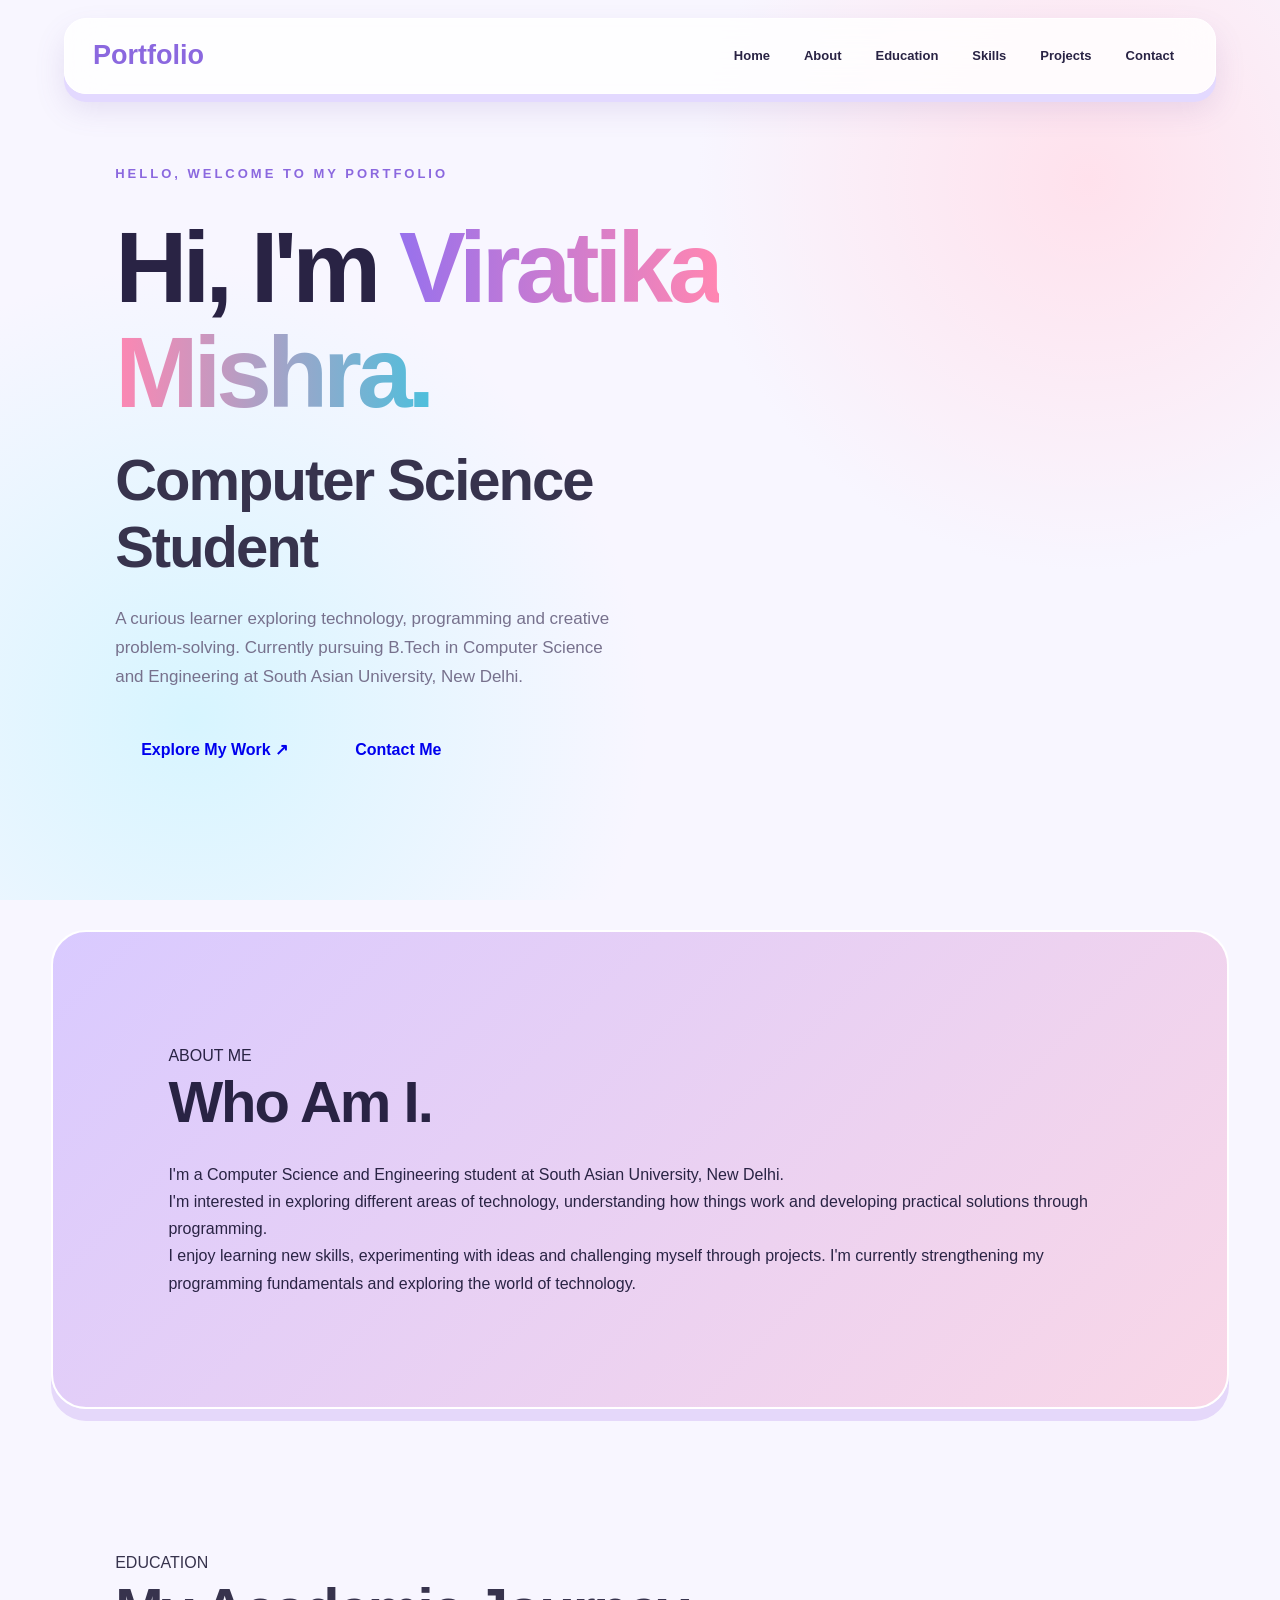
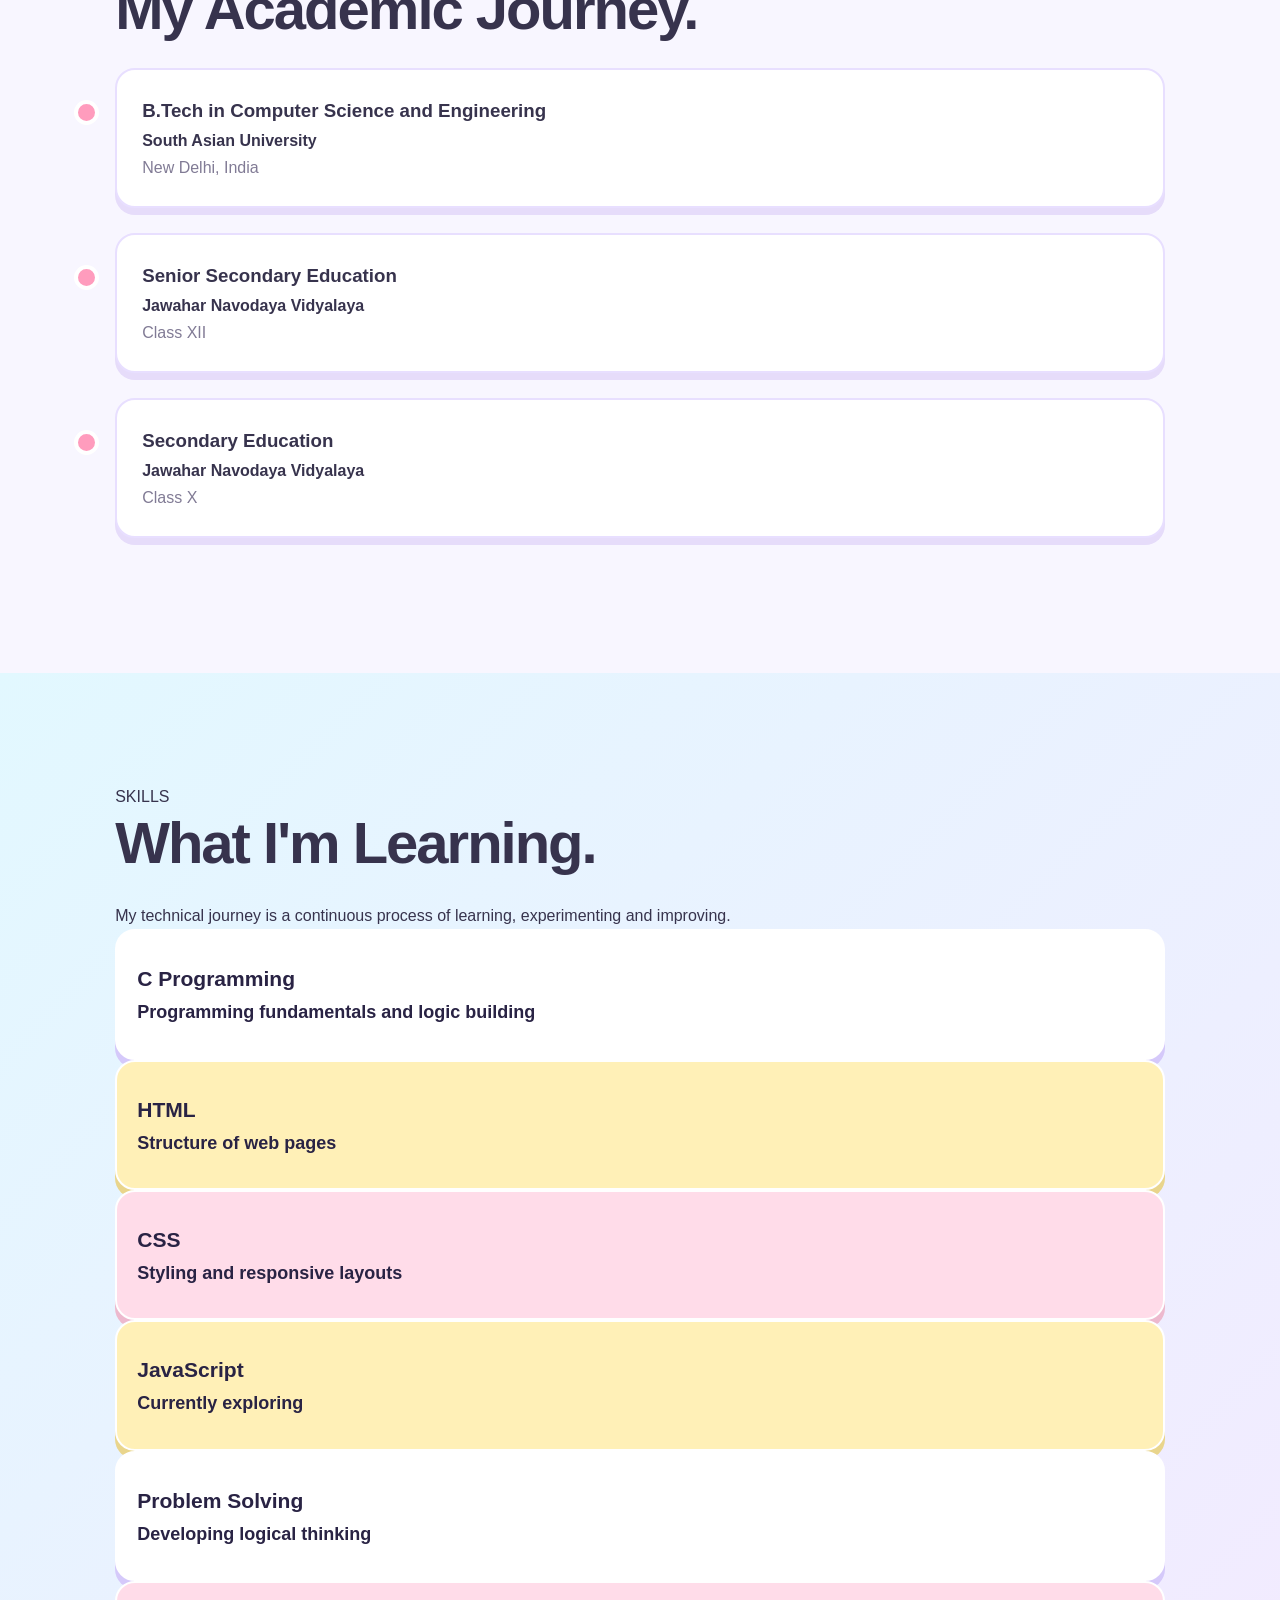
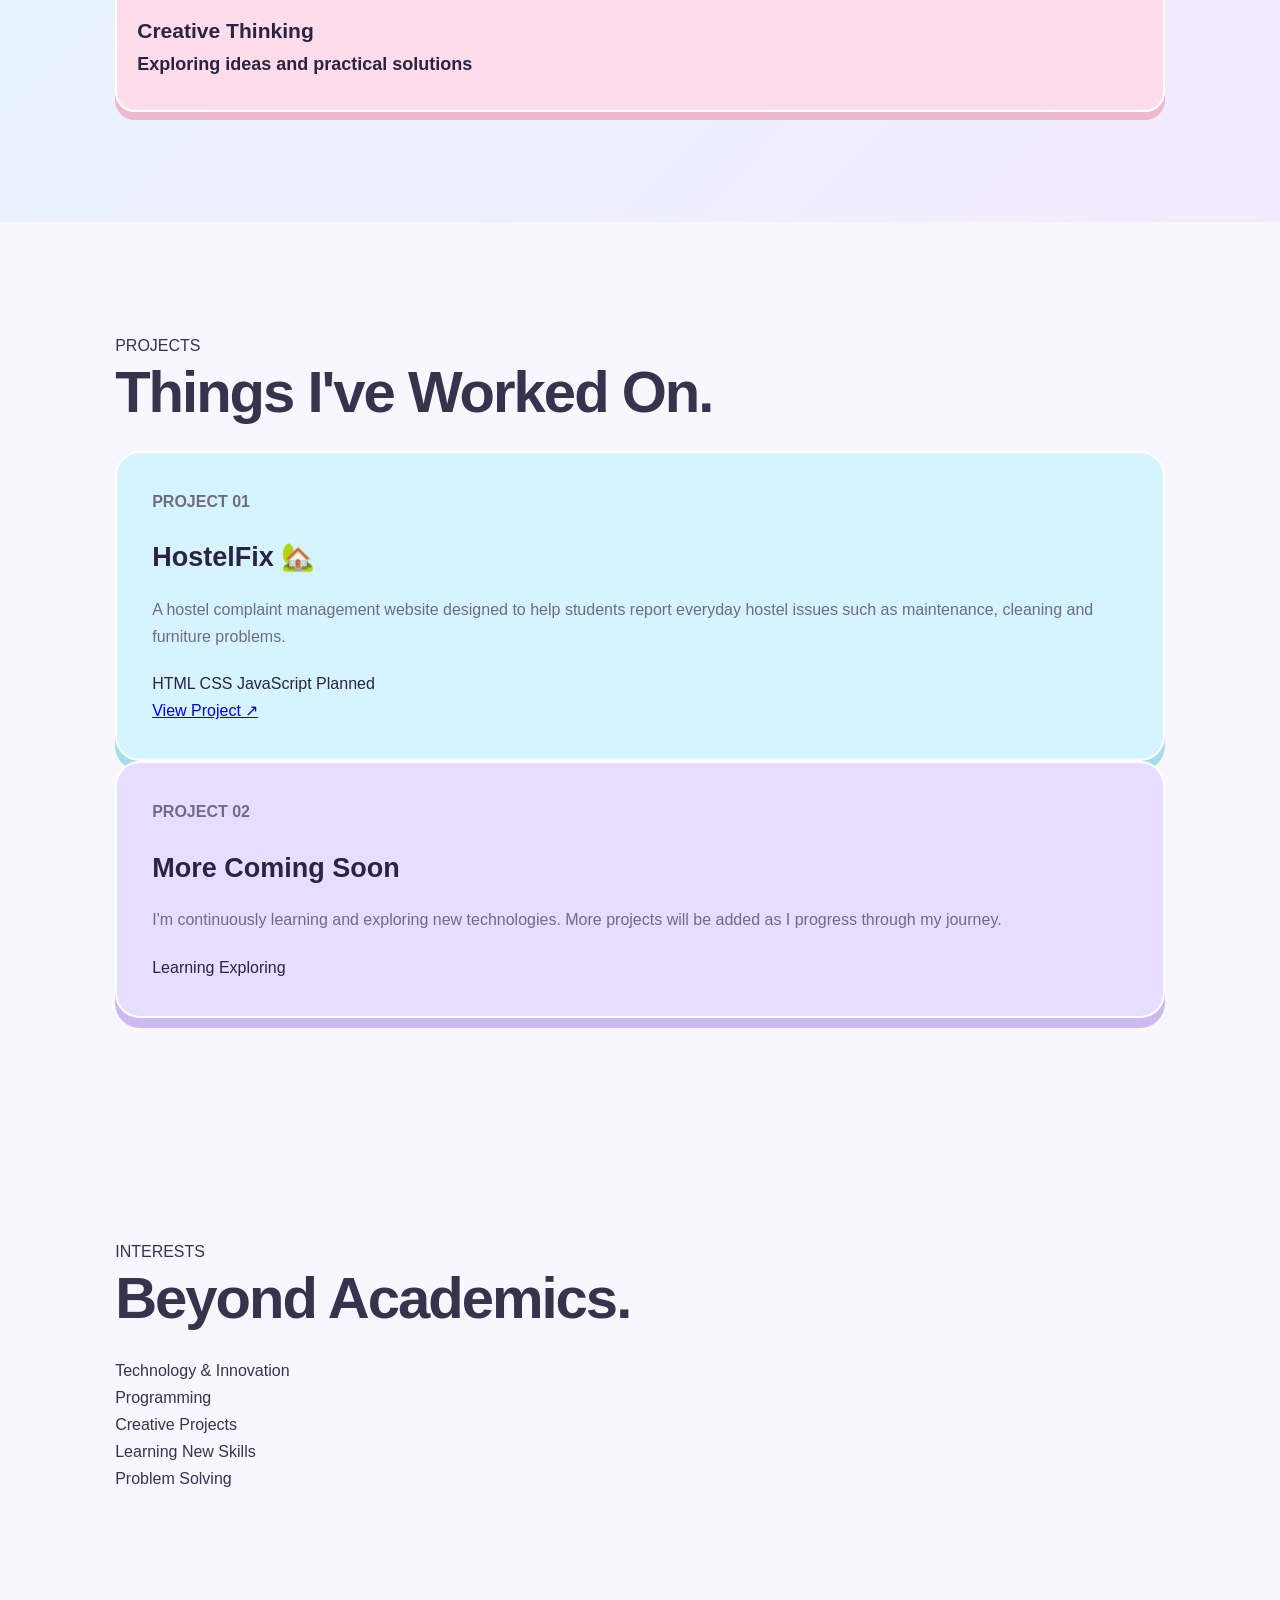
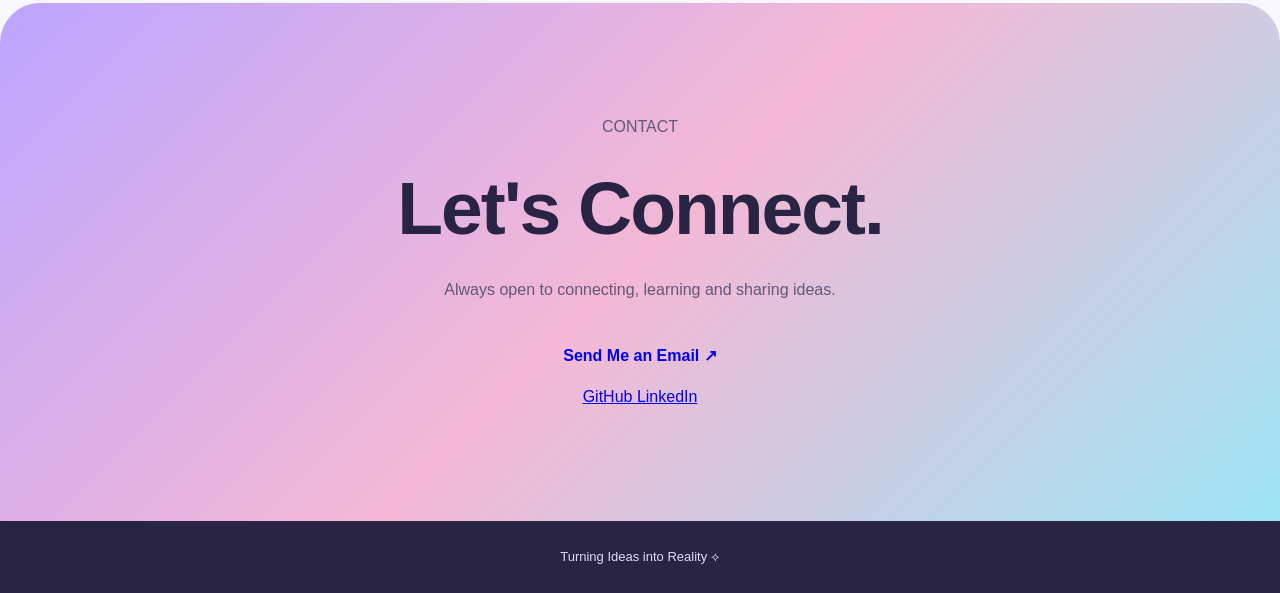
==== index.html @ 29075b64 "Add files via upload" ====
<!DOCTYPE html>
<html lang="en">

<head>
    <meta charset="UTF-8">
    <meta name="viewport" content="width=device-width, initial-scale=1.0">

    <title>  Portfolio</title>

    <link rel="stylesheet" href="style.css">
</head>

<body>

    <!-- NAVIGATION BAR -->

    
<header>
    <div class="logo">Portfolio<span></span></div>

    <nav>
        <a href="#home">Home</a>
        <a href="#about">About</a>
        <a href="#education">Education</a>
        <a href="#skills">Skills</a>
        <a href="#projects">Projects</a>
        <a href="#contact">Contact</a>
    </nav>
</header>



    <!-- HOME SECTION -->

    <section id="home" class="hero">

        <div class="hero-content">

            <p class="intro">
                HELLO, WELCOME TO MY PORTFOLIO
            </p>

            <h1>
                Hi, I'm <span>Viratika Mishra.</span>
            </h1>

            <h2>Computer Science Student</h2>

            <p class="description">
                A curious learner exploring technology,
                programming and creative problem-solving.

                Currently pursuing B.Tech in Computer Science
                and Engineering at South Asian University,
                New Delhi.
            </p>

            <div class="hero-buttons">

                <a href="#projects" class="btn">
                    Explore My Work ↗
                </a>

                <a href="#contact" class="btn secondary">
                    Contact Me
                </a>

            </div>

        </div>

    </section>


    <!-- ABOUT SECTION -->

    <section id="about" class="section">

        <p class="small-heading"> ABOUT ME</p>

        <h2>Who Am I<span>.</span></h2>

        <div class="about-content">

            <p>
                I'm a Computer Science and Engineering
                student at South Asian University, New Delhi.
            </p>

            <p>
                I'm interested in exploring different areas
                of technology, understanding how things work
                and developing practical solutions through
                programming.
            </p>

            <p>
                I enjoy learning new skills, experimenting
                with ideas and challenging myself through
                projects. I'm currently strengthening my
                programming fundamentals and exploring
                the world of technology.
            </p>

        </div>

    </section>


    <!-- EDUCATION SECTION -->

    <section id="education" class="section education">

        <p class="small-heading"> EDUCATION</p>

        <h2>My Academic Journey<span>.</span></h2>

        <div class="education-card">

            <h3>B.Tech in Computer Science and Engineering</h3>

            <h4>South Asian University</h4>

            <p>New Delhi, India</p>

        </div>

        <div class="education-card">

            <h3>Senior Secondary Education</h3>

            <h4>Jawahar Navodaya Vidyalaya</h4>

            <p>Class XII</p>

        </div>

        <div class="education-card">

            <h3>Secondary Education</h3>

            <h4>Jawahar Navodaya Vidyalaya</h4>

            <p>Class X</p>

        </div>

    </section>


    <!-- SKILLS SECTION -->

    <section id="skills" class="section skills-section">

        <p class="small-heading"> SKILLS</p>

        <h2>What I'm Learning<span>.</span></h2>

        <p class="section-description">
            My technical journey is a continuous process
            of learning, experimenting and improving.
        </p>

        <div class="skills-container">

            <div class="skill-card">
                <h3>C Programming</h3>
                <p>Programming fundamentals and logic building</p>
            </div>

            <div class="skill-card">
                <h3>HTML</h3>
                <p>Structure of web pages</p>
            </div>

            <div class="skill-card">
                <h3>CSS</h3>
                <p>Styling and responsive layouts</p>
            </div>

            <div class="skill-card">
                <h3>JavaScript</h3>
                <p>Currently exploring</p>
            </div>

            <div class="skill-card">
                <h3>Problem Solving</h3>
                <p>Developing logical thinking</p>
            </div>

            <div class="skill-card">
                <h3>Creative Thinking</h3>
                <p>Exploring ideas and practical solutions</p>
            </div>

        </div>

    </section>


    <!-- PROJECTS SECTION -->

    <section id="projects" class="section">

        <p class="small-heading"> PROJECTS</p>

        <h2>Things I've Worked On<span>.</span></h2>

        <div class="project-container">

            <div class="project-card">

                <p class="project-number">PROJECT 01</p>

                <h3>HostelFix 🏡</h3>

                <p>
                    A hostel complaint management website designed
                    to help students report everyday hostel issues
                    such as maintenance, cleaning and furniture problems.
                </p>

                <div class="tags">
                    <span>HTML</span>
                    <span>CSS</span>
                    <span>JavaScript Planned</span>
                </div>

                <a href="https://github.com/" target="_blank">
                    View Project ↗
                </a>

            </div>


            <div class="project-card">

                <p class="project-number">PROJECT 02</p>

                <h3>More Coming Soon</h3>

                <p>
                    I'm continuously learning and exploring
                    new technologies. More projects will be
                    added as I progress through my journey.
                </p>

                <div class="tags">
                    <span>Learning</span>
                    <span>Exploring</span>
                </div>

            </div>

        </div>

    </section>


    <!-- INTERESTS SECTION -->

    <section class="section interests">

        <p class="small-heading"> INTERESTS</p>

        <h2>Beyond Academics<span>.</span></h2>

        <div class="interest-container">

            <div>Technology & Innovation</div>
            <div>Programming</div>
            <div>Creative Projects</div>
            <div>Learning New Skills</div>
            <div>Problem Solving</div>

        </div>

    </section>


    <!-- CONTACT SECTION -->

    <section id="contact" class="section contact">

        <p class="small-heading"> CONTACT</p>

        <h2>Let's Connect<span>.</span></h2>

        <p>
            Always open to connecting, learning and sharing ideas.
        </p>

        <a href="mailto:nandinimishra8542@gmail.com" class="btn">
            Send Me an Email ↗
        </a>

        <div class="socials">

            <a href="https://github.com/mishraviratika27" target="_blank">
                GitHub
            </a>

            <a href="https://www.linkedin.com/in/viratika-mishra-b363341b6/" target="_blank">
                LinkedIn
            </a>

        </div>

    </section>


    <!-- FOOTER -->

    <footer>

        <p>
            Turning Ideas into Reality ⟡
        </p>

    </footer>


    <script src="script.js"></script>

</body>
</html>
---- style.css ----
/* ===== RESET ===== */

* {
    margin: 0;
    padding: 0;
    box-sizing: border-box;
}

html {
    scroll-behavior: smooth;
}

:root {
    --bg: #f8f6ff;
    --purple: #a98aff;
    --pink: #ff9cbd;
    --blue: #83dff5;
    --yellow: #ffe27a;
    --orange: #ffad91;
    --dark: #292344;
    --text: #37334d;
}

body {
    font-family: 'Trebuchet MS', sans-serif;
    background: var(--bg);
    color: var(--text);
    line-height: 1.7;
    overflow-x: hidden;
}

a {
    transition: 0.3s ease;
}

/* ===== HEADER ===== */

header {
    position: fixed;
    top: 18px;
    left: 50%;
    transform: translateX(-50%);
    width: 90%;
    max-width: 1200px;
    padding: 14px 28px;

    display: flex;
    justify-content: space-between;
    align-items: center;

    background: rgba(255, 255, 255, 0.82);
    backdrop-filter: blur(18px);

    border: 1px solid white;
    border-radius: 22px;

    box-shadow:
        0 8px 0 #e3d9ff,
        0 15px 30px rgba(114, 84, 170, 0.15);

    z-index: 1000;
}

.logo {
    font-size: 27px;
    font-weight: 900;
    color: #8b68df;
}

.logo span {
    color: #ff8eae;
}

nav {
    display: flex;
    gap: 8px;
}

nav a {
    text-decoration: none;
    color: var(--dark);
    font-size: 13px;
    font-weight: bold;
    padding: 9px 13px;
    border-radius: 12px;
}

nav a:hover {
    background: var(--purple);
    color: white;
    transform: translateY(-3px);
}

/* ===== GENERAL ===== */

section {
    padding: 110px 9%;
    position: relative;
}

.section-tag {
    display: inline-block;
    background: var(--yellow);
    color: var(--dark);
    padding: 7px 16px;
    border-radius: 30px;
    font-size: 12px;
    font-weight: bold;
    letter-spacing: 1px;
    margin-bottom: 22px;
}

section h2 {
    font-size: clamp(35px, 5vw, 58px);
    line-height: 1.15;
    margin-bottom: 25px;
    letter-spacing: -2px;
}

/* ===== HERO ===== */

#home {
    min-height: 100vh;
    display: flex;
    align-items: center;
    justify-content: space-between;
    gap: 50px;
    padding-top: 150px;

    background:
        radial-gradient(circle at 85% 20%, #ffe1ec 0%, transparent 30%),
        radial-gradient(circle at 15% 80%, #d7f5ff 0%, transparent 35%),
        #f8f6ff;
}

.hero-content {
    max-width: 650px;
    z-index: 2;
}

.hero-content .intro {
    color: #8b68df;
    font-weight: bold;
    letter-spacing: 3px;
    text-transform: uppercase;
    font-size: 13px;
}

.hero-content h1 {
    font-size: clamp(55px, 8vw, 100px);
    line-height: 1.05;
    margin: 22px 0;
    letter-spacing: -5px;
    color: var(--dark);
}

.hero-content h1 span {
    background: linear-gradient(
        90deg,
        #9871ed,
        #ff86b2,
        #4ebfdc
    );
    -webkit-background-clip: text;
    background-clip: text;
    color: transparent;
}

.hero-content p {
    max-width: 500px;
    color: #77718d;
    font-size: 17px;
    margin-bottom: 30px;
}

.hero-buttons {
    display: flex;
    gap: 15px;
    flex-wrap: wrap;
}

.btn {
    display: inline-block;
    padding: 14px 26px;
    border-radius: 14px;
    text-decoration: none;
    font-weight: bold;
    transition: 0.3s;
}

.primary-btn {
    color: white;
    background: linear-gradient(135deg, #a17af0, #d19aff);
    box-shadow: 0 7px 0 #7959c7,
                0 12px 25px rgba(161, 122, 240, 0.3);
}

.primary-btn:hover {
    transform: translateY(-5px);
    box-shadow: 0 10px 0 #7959c7;
}

.secondary-btn {
    color: #7055b7;
    background: white;
    border: 2px solid #c7b5fa;
    box-shadow: 0 6px 0 #e2d9fa;
}

.secondary-btn:hover {
    transform: translateY(-5px);
}

/* ===== 3D HERO CARD ===== */

.hero-card {
    width: 300px;
    height: 350px;
    flex-shrink: 0;

    display: flex;
    flex-direction: column;
    align-items: center;
    justify-content: center;

    background: linear-gradient(145deg, #c6adff, #f5b6d2, #a8e9f7);

    border: 3px solid white;
    border-radius: 35px;

    box-shadow:
        14px 15px 0 #d9c9ff,
        0 25px 45px rgba(117, 89, 170, 0.2);

    transform: perspective(900px) rotateY(-12deg) rotateX(7deg);
    transition: 0.5s;
}

.hero-card:hover {
    transform: perspective(900px) rotateY(0deg) rotateX(0deg) translateY(-10px);
}

.hero-card .initial {
    font-size: 110px;
    font-weight: 900;
    color: white;
    text-shadow: 5px 6px 0 #9576d8;
}

.hero-card p {
    color: var(--dark);
    font-weight: bold;
}

/* ===== ABOUT ===== */

#about {
    background: linear-gradient(135deg, #d9caff, #f9d7e7);
    border: 2px solid white;
    border-radius: 35px;
    margin: 30px 4%;
    color: var(--dark);
    box-shadow: 0 12px 0 #e5d8fa;
}

#about .section-tag {
    background: white;
}

.about-container {
    display: grid;
    grid-template-columns: 1fr 1fr;
    gap: 55px;
    align-items: center;
}

.about-text p {
    color: #665d7d;
    font-size: 17px;
    margin-bottom: 18px;
}

.about-highlight {
    padding: 35px;
    border-radius: 25px;
    background: linear-gradient(145deg, #fff1a9, #ffc5a8);
    color: var(--dark);
    box-shadow: 10px 12px 0 #e5b9ac;
    transform: perspective(800px) rotateY(-8deg);
    transition: 0.4s;
}

.about-highlight:hover {
    transform: perspective(800px) rotateY(0deg) translateY(-8px);
}

.about-highlight h3 {
    font-size: 28px;
    margin-bottom: 15px;
}

/* ===== EDUCATION ===== */

.education-container {
    border-left: 3px solid #aa8bf3;
    padding-left: 30px;
    margin-top: 35px;
}

.education-card {
    position: relative;
    background: white;
    border: 2px solid #e8dfff;
    border-radius: 20px;
    padding: 25px;
    margin-bottom: 25px;
    box-shadow: 0 7px 0 #e6dcfa;
    transition: 0.3s;
}

.education-card::before {
    content: "";
    position: absolute;
    left: -43px;
    top: 30px;
    width: 17px;
    height: 17px;
    background: #ff9cbd;
    border: 4px solid white;
    border-radius: 50%;
}

.education-card:hover {
    transform: translateX(10px);
    box-shadow: 0 10px 0 #d8c9fa;
}

.education-card p {
    color: #817b95;
}

/* ===== SKILLS ===== */

#skills {
    background: linear-gradient(135deg, #e2f8ff, #f3eaff);
}

.skills-grid {
    display: grid;
    grid-template-columns: repeat(3, 1fr);
    gap: 20px;
    margin-top: 35px;
}

.skill-card {
    background: white;
    padding: 30px 20px;
    border-radius: 20px;
    border: 2px solid white;
    font-size: 18px;
    font-weight: bold;
    color: var(--dark);
    box-shadow: 0 8px 0 #d5c9fa;
    transition: 0.35s;
}

.skill-card:nth-child(2n) {
    background: #fff0b7;
    box-shadow: 0 8px 0 #e9d58c;
}

.skill-card:nth-child(3n) {
    background: #ffdce9;
    box-shadow: 0 8px 0 #edb9ce;
}

.skill-card:hover {
    transform: translateY(-10px) rotate(-2deg);
}

/* ===== PROJECTS ===== */

.projects-grid {
    display: grid;
    grid-template-columns: repeat(2, 1fr);
    gap: 25px;
    margin-top: 35px;
}

.project-card {
    padding: 35px;
    background: #e7ddff;
    border: 2px solid white;
    border-radius: 25px;
    color: var(--dark);
    transition: 0.4s;
    box-shadow: 0 10px 0 #cdbaf5;
}

.project-card:first-child {
    background: #d5f4ff;
    box-shadow: 0 10px 0 #a7dceb;
}

.project-card:hover {
    transform: perspective(900px) rotateX(4deg) translateY(-8px);
}

.project-card h3 {
    font-size: 27px;
    margin: 15px 0;
}

.project-card p {
    color: #706b84;
    margin-bottom: 20px;
}

.project-number {
    color: #8865d0;
    font-weight: bold;
}

.project-link {
    color: #7354bd;
    text-decoration: none;
    border-bottom: 2px solid #7354bd;
    font-weight: bold;
}

/* ===== INTERESTS ===== */

#interests {
    background: linear-gradient(135deg, #ffe3d8, #fff0b8);
    border: 2px solid white;
    border-radius: 35px;
    margin: 30px 4%;
    box-shadow: 0 10px 0 #f3d5c0;
    color: var(--dark);
}

.interests-container {
    display: flex;
    flex-wrap: wrap;
    gap: 15px;
    margin-top: 30px;
}

.interest-tag {
    padding: 13px 23px;
    border: 2px solid white;
    border-radius: 50px;
    background: white;
    color: var(--dark);
    font-weight: bold;
    box-shadow: 0 5px 0 #e9cbb9;
    transition: 0.3s;
}

.interest-tag:hover {
    background: #bda5fa;
    transform: translateY(-5px);
}

/* ===== CONTACT ===== */

#contact {
    text-align: center;
    background: linear-gradient(135deg, #bca5ff, #f4b8d5, #9de5f4);
    color: var(--dark);
    border-radius: 40px 40px 0 0;
}

#contact .section-tag {
    background: white;
}

#contact p {
    color: #615879;
    margin-bottom: 25px;
}

#contact h2 {
    font-size: clamp(40px, 7vw, 75px);
}

.contact-links {
    display: flex;
    justify-content: center;
    flex-wrap: wrap;
    gap: 25px;
}

.contact-links a {
    color: #6148a4;
    text-decoration: none;
    font-weight: bold;
}

.contact-links a:hover {
    color: #e05b8c;
}

/* ===== FOOTER ===== */

footer {
    text-align: center;
    background: #292344;
    color: #e3dafa;
    padding: 25px;
    font-size: 13px;
}

/* ===== RESPONSIVE ===== */

@media (max-width: 800px) {

    header {
        width: 94%;
        padding: 13px;
        flex-direction: column;
        gap: 10px;
    }

    nav {
        justify-content: center;
        flex-wrap: wrap;
        gap: 3px;
    }

    nav a {
        font-size: 11px;
        padding: 7px;
    }

    #home {
        flex-direction: column;
        text-align: center;
        padding-top: 170px;
    }

    .hero-content p {
        margin-left: auto;
        margin-right: auto;
    }

    .hero-buttons {
        justify-content: center;
    }

    .hero-card {
        width: 240px;
        height: 280px;
    }

    .about-container {
        grid-template-columns: 1fr;
    }

    .skills-grid {
        grid-template-columns: repeat(2, 1fr);
    }

    .projects-grid {
        grid-template-columns: 1fr;
    }
}

@media (max-width: 480px) {

    .hero-content h1 {
        font-size: 55px;
        letter-spacing: -3px;
    }

    .skills-grid {
        grid-template-columns: 1fr;
    }

    section {
        padding: 75px 7%;
    }

    #about,
    #interests {
        margin: 15px 2%;
        border-radius: 25px;
    }
}
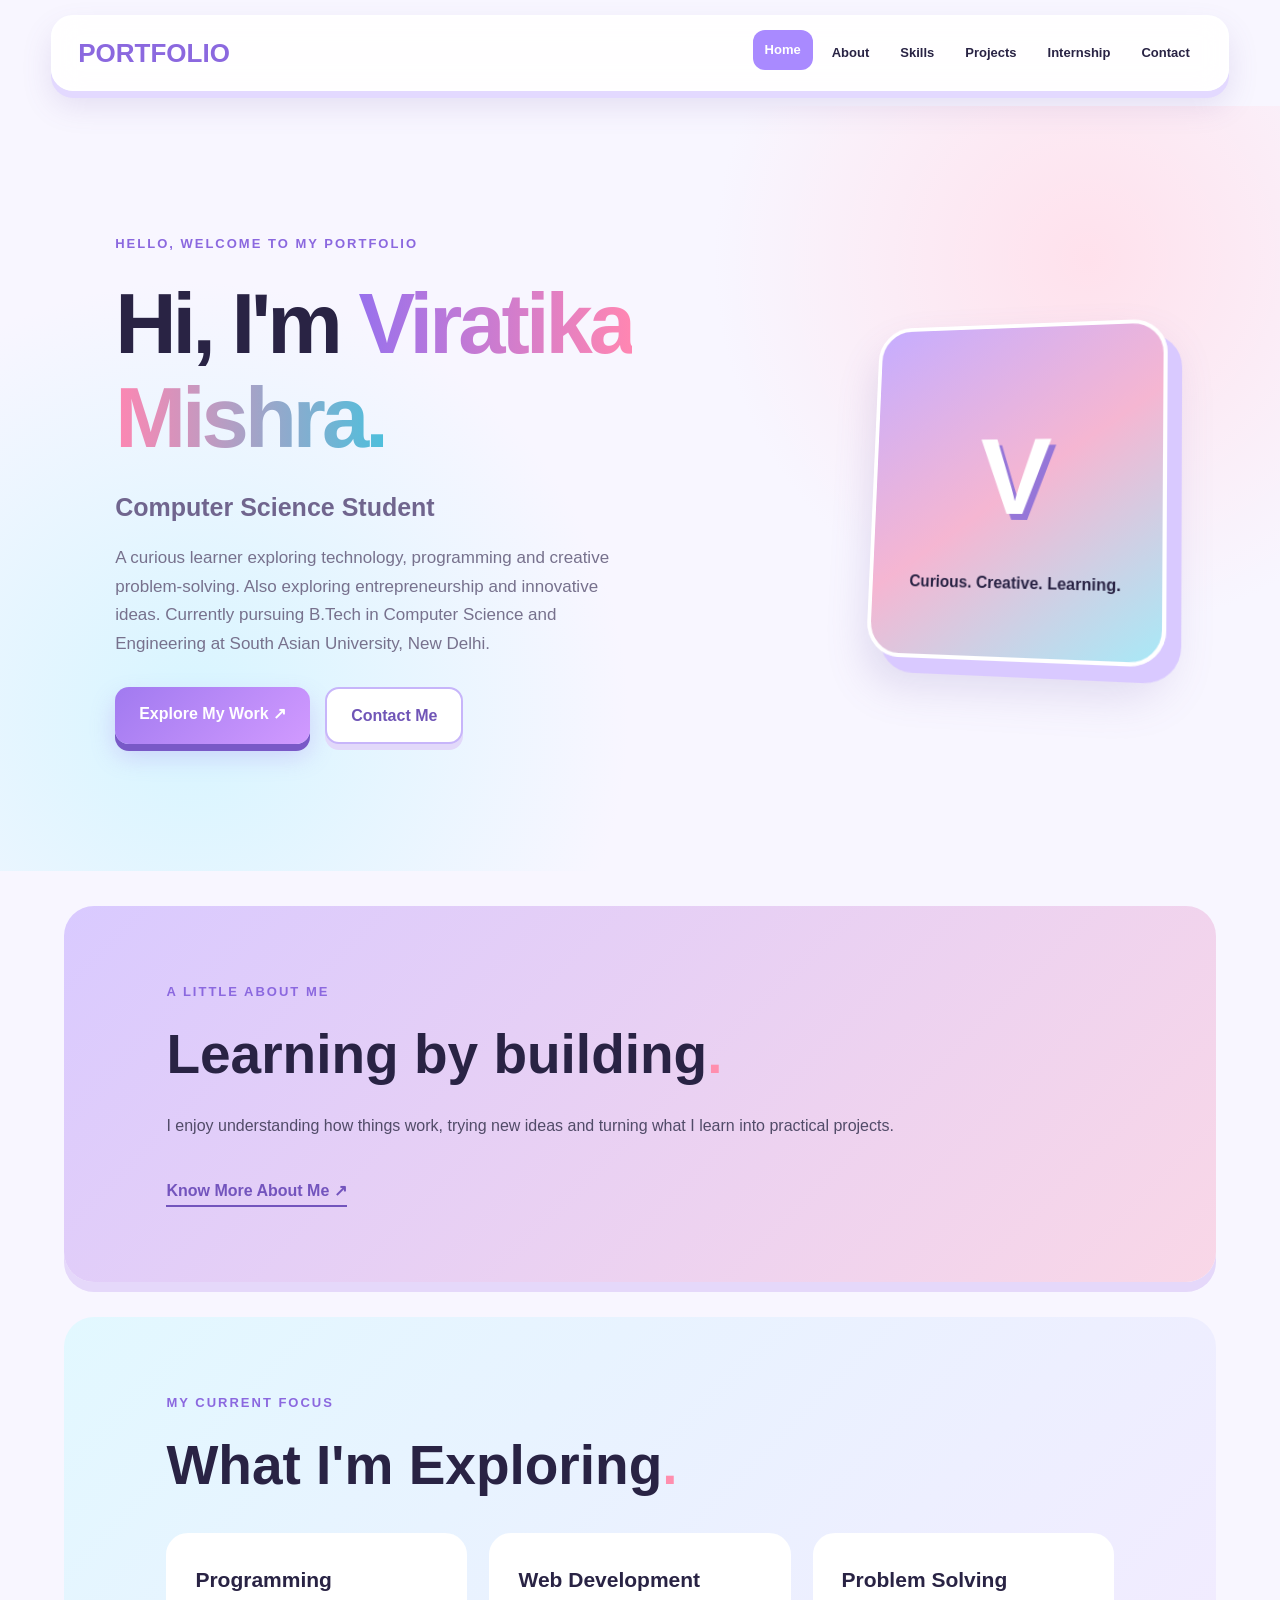
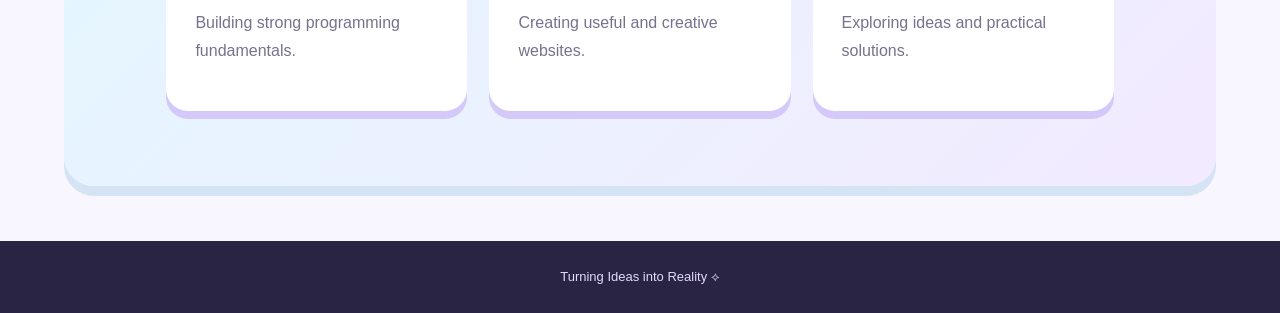
==== commit bf75c777: "Update index.html" ====
--- a/index.html
+++ b/index.html
@@ -1,327 +1,102 @@
 
 <!DOCTYPE html>
 <html lang="en">
-
 <head>
     <meta charset="UTF-8">
     <meta name="viewport" content="width=device-width, initial-scale=1.0">
-
-    <title>  Portfolio</title>
-
+    <title>PORTFOLIO</title>
     <link rel="stylesheet" href="style.css">
 </head>
-
 <body>
 
-    <!-- NAVIGATION BAR -->
+<header class="navbar">
+    <a href="index.html" class="logo">PORTFOLIO<span></span></a>
 
-    
-<header>
-    <div class="logo">Portfolio<span></span></div>
+    <button class="menu-btn" id="menuBtn">☰</button>
 
-    <nav>
-        <a href="#home">Home</a>
-        <a href="#about">About</a>
-        <a href="#education">Education</a>
-        <a href="#skills">Skills</a>
-        <a href="#projects">Projects</a>
-        <a href="#contact">Contact</a>
+    <nav id="navLinks">
+        <a href="index.html" class="active">Home</a>
+        <a href="about.html">About</a>
+        <a href="skills.html">Skills</a>
+        <a href="projects.html">Projects</a>
+        <a href="internship.html">Internship</a>
+        <a href="contact.html">Contact</a>
     </nav>
 </header>
 
+<main>
+<section class="hero">
+    <div class="hero-content">
 
+        <p class="intro">HELLO, WELCOME TO MY PORTFOLIO</p>
 
-    <!-- HOME SECTION -->
+        <h1>Hi, I'm <span>Viratika Mishra.</span></h1>
 
-    <section id="home" class="hero">
+        <h2>Computer Science Student</h2>
 
-        <div class="hero-content">
+        <p class="description">
+            A curious learner exploring technology,
+            programming and creative problem-solving.
+            Also exploring entrepreneurship and innovative ideas.
 
-            <p class="intro">
-                HELLO, WELCOME TO MY PORTFOLIO
-            </p>
+            Currently pursuing B.Tech in Computer Science
+            and Engineering at South Asian University,
+            New Delhi.
+        </p>
 
-            <h1>
-                Hi, I'm <span>Viratika Mishra.</span>
-            </h1>
-
-            <h2>Computer Science Student</h2>
-
-            <p class="description">
-                A curious learner exploring technology,
-                programming and creative problem-solving.
-
-                Currently pursuing B.Tech in Computer Science
-                and Engineering at South Asian University,
-                New Delhi.
-            </p>
-
-            <div class="hero-buttons">
-
-                <a href="#projects" class="btn">
-                    Explore My Work ↗
-                </a>
-
-                <a href="#contact" class="btn secondary">
-                    Contact Me
-                </a>
-
-            </div>
-
+        <div class="hero-buttons">
+            <a href="projects.html" class="btn">Explore My Work ↗</a>
+            <a href="contact.html" class="btn secondary">Contact Me</a>
         </div>
 
-    </section>
+    </div>
 
+    <div class="hero-card">
+        <div class="initial">V</div>
+        <p>Curious. Creative. Learning.</p>
+    </div>
+</section>
 
-    <!-- ABOUT SECTION -->
+<section class="section soft-purple">
+    <p class="small-heading">A LITTLE ABOUT ME</p>
+    <h2>Learning by building<span>.</span></h2>
 
-    <section id="about" class="section">
+    <p>
+        I enjoy understanding how things work,
+        trying new ideas and turning what I learn
+        into practical projects.
+    </p>
 
-        <p class="small-heading"> ABOUT ME</p>
+    <a href="about.html" class="text-link">Know More About Me ↗</a>
+</section>
 
-        <h2>Who Am I<span>.</span></h2>
+<section class="section soft-blue">
+    <p class="small-heading">MY CURRENT FOCUS</p>
+    <h2>What I'm Exploring<span>.</span></h2>
 
-        <div class="about-content">
-
-            <p>
-                I'm a Computer Science and Engineering
-                student at South Asian University, New Delhi.
-            </p>
-
-            <p>
-                I'm interested in exploring different areas
-                of technology, understanding how things work
-                and developing practical solutions through
-                programming.
-            </p>
-
-            <p>
-                I enjoy learning new skills, experimenting
-                with ideas and challenging myself through
-                projects. I'm currently strengthening my
-                programming fundamentals and exploring
-                the world of technology.
-            </p>
-
+    <div class="card-container">
+        <div class="info-card">
+            <h3>Programming</h3>
+            <p>Building strong programming fundamentals.</p>
         </div>
 
-    </section>
-
-
-    <!-- EDUCATION SECTION -->
-
-    <section id="education" class="section education">
-
-        <p class="small-heading"> EDUCATION</p>
-
-        <h2>My Academic Journey<span>.</span></h2>
-
-        <div class="education-card">
-
-            <h3>B.Tech in Computer Science and Engineering</h3>
-
-            <h4>South Asian University</h4>
-
-            <p>New Delhi, India</p>
-
+        <div class="info-card">
+            <h3>Web Development</h3>
+            <p>Creating useful and creative websites.</p>
         </div>
 
-        <div class="education-card">
+        <div class="info-card">
+            <h3>Problem Solving</h3>
+            <p>Exploring ideas and practical solutions.</p>
+        </div>
+    </div>
+</section>
+</main>
 
-            <h3>Senior Secondary Education</h3>
+<footer>
+    <p>Turning Ideas into Reality ⟡</p>
+</footer>
 
-            <h4>Jawahar Navodaya Vidyalaya</h4>
-
-            <p>Class XII</p>
-
-        </div>
-
-        <div class="education-card">
-
-            <h3>Secondary Education</h3>
-
-            <h4>Jawahar Navodaya Vidyalaya</h4>
-
-            <p>Class X</p>
-
-        </div>
-
-    </section>
-
-
-    <!-- SKILLS SECTION -->
-
-    <section id="skills" class="section skills-section">
-
-        <p class="small-heading"> SKILLS</p>
-
-        <h2>What I'm Learning<span>.</span></h2>
-
-        <p class="section-description">
-            My technical journey is a continuous process
-            of learning, experimenting and improving.
-        </p>
-
-        <div class="skills-container">
-
-            <div class="skill-card">
-                <h3>C Programming</h3>
-                <p>Programming fundamentals and logic building</p>
-            </div>
-
-            <div class="skill-card">
-                <h3>HTML</h3>
-                <p>Structure of web pages</p>
-            </div>
-
-            <div class="skill-card">
-                <h3>CSS</h3>
-                <p>Styling and responsive layouts</p>
-            </div>
-
-            <div class="skill-card">
-                <h3>JavaScript</h3>
-                <p>Currently exploring</p>
-            </div>
-
-            <div class="skill-card">
-                <h3>Problem Solving</h3>
-                <p>Developing logical thinking</p>
-            </div>
-
-            <div class="skill-card">
-                <h3>Creative Thinking</h3>
-                <p>Exploring ideas and practical solutions</p>
-            </div>
-
-        </div>
-
-    </section>
-
-
-    <!-- PROJECTS SECTION -->
-
-    <section id="projects" class="section">
-
-        <p class="small-heading"> PROJECTS</p>
-
-        <h2>Things I've Worked On<span>.</span></h2>
-
-        <div class="project-container">
-
-            <div class="project-card">
-
-                <p class="project-number">PROJECT 01</p>
-
-                <h3>HostelFix 🏡</h3>
-
-                <p>
-                    A hostel complaint management website designed
-                    to help students report everyday hostel issues
-                    such as maintenance, cleaning and furniture problems.
-                </p>
-
-                <div class="tags">
-                    <span>HTML</span>
-                    <span>CSS</span>
-                    <span>JavaScript Planned</span>
-                </div>
-
-                <a href="https://github.com/" target="_blank">
-                    View Project ↗
-                </a>
-
-            </div>
-
-
-            <div class="project-card">
-
-                <p class="project-number">PROJECT 02</p>
-
-                <h3>More Coming Soon</h3>
-
-                <p>
-                    I'm continuously learning and exploring
-                    new technologies. More projects will be
-                    added as I progress through my journey.
-                </p>
-
-                <div class="tags">
-                    <span>Learning</span>
-                    <span>Exploring</span>
-                </div>
-
-            </div>
-
-        </div>
-
-    </section>
-
-
-    <!-- INTERESTS SECTION -->
-
-    <section class="section interests">
-
-        <p class="small-heading"> INTERESTS</p>
-
-        <h2>Beyond Academics<span>.</span></h2>
-
-        <div class="interest-container">
-
-            <div>Technology & Innovation</div>
-            <div>Programming</div>
-            <div>Creative Projects</div>
-            <div>Learning New Skills</div>
-            <div>Problem Solving</div>
-
-        </div>
-
-    </section>
-
-
-    <!-- CONTACT SECTION -->
-
-    <section id="contact" class="section contact">
-
-        <p class="small-heading"> CONTACT</p>
-
-        <h2>Let's Connect<span>.</span></h2>
-
-        <p>
-            Always open to connecting, learning and sharing ideas.
-        </p>
-
-        <a href="mailto:nandinimishra8542@gmail.com" class="btn">
-            Send Me an Email ↗
-        </a>
-
-        <div class="socials">
-
-            <a href="https://github.com/mishraviratika27" target="_blank">
-                GitHub
-            </a>
-
-            <a href="https://www.linkedin.com/in/viratika-mishra-b363341b6/" target="_blank">
-                LinkedIn
-            </a>
-
-        </div>
-
-    </section>
-
-
-    <!-- FOOTER -->
-
-    <footer>
-
-        <p>
-            Turning Ideas into Reality ⟡
-        </p>
-
-    </footer>
-
-
-    <script src="script.js"></script>
-
+<script src="script.js"></script>
 </body>
 </html>
--- a/style.css
+++ b/style.css
@@ -17,9 +17,8 @@
     --pink: #ff9cbd;
     --blue: #83dff5;
     --yellow: #ffe27a;
-    --orange: #ffad91;
     --dark: #292344;
-    --text: #37334d;
+    --text: #514b68;
 }
 
 body {
@@ -34,38 +33,38 @@
     transition: 0.3s ease;
 }
 
-/* ===== HEADER ===== */
-
-header {
-    position: fixed;
-    top: 18px;
-    left: 50%;
-    transform: translateX(-50%);
-    width: 90%;
-    max-width: 1200px;
-    padding: 14px 28px;
+
+/* ===== NAVIGATION ===== */
+
+.navbar {
+    position: sticky;
+    top: 12px;
+    z-index: 1000;
+
+    width: 92%;
+    margin: 15px auto;
+    padding: 14px 25px;
 
     display: flex;
     justify-content: space-between;
     align-items: center;
 
-    background: rgba(255, 255, 255, 0.82);
-    backdrop-filter: blur(18px);
-
-    border: 1px solid white;
+    background: rgba(255,255,255,0.9);
+    backdrop-filter: blur(15px);
+
+    border: 2px solid white;
     border-radius: 22px;
 
     box-shadow:
-        0 8px 0 #e3d9ff,
-        0 15px 30px rgba(114, 84, 170, 0.15);
-
-    z-index: 1000;
+        0 7px 0 #e3d9ff,
+        0 15px 30px rgba(114,84,170,0.15);
 }
 
 .logo {
-    font-size: 27px;
+    font-size: 26px;
     font-weight: 900;
     color: #8b68df;
+    text-decoration: none;
 }
 
 .logo span {
@@ -74,7 +73,7 @@
 
 nav {
     display: flex;
-    gap: 8px;
+    gap: 7px;
 }
 
 nav a {
@@ -82,80 +81,67 @@
     color: var(--dark);
     font-size: 13px;
     font-weight: bold;
-    padding: 9px 13px;
+    padding: 9px 12px;
     border-radius: 12px;
 }
 
-nav a:hover {
+nav a:hover,
+nav a.active {
     background: var(--purple);
     color: white;
     transform: translateY(-3px);
 }
 
-/* ===== GENERAL ===== */
-
-section {
-    padding: 110px 9%;
-    position: relative;
-}
-
-.section-tag {
-    display: inline-block;
-    background: var(--yellow);
-    color: var(--dark);
-    padding: 7px 16px;
-    border-radius: 30px;
-    font-size: 12px;
-    font-weight: bold;
-    letter-spacing: 1px;
-    margin-bottom: 22px;
-}
-
-section h2 {
-    font-size: clamp(35px, 5vw, 58px);
-    line-height: 1.15;
-    margin-bottom: 25px;
-    letter-spacing: -2px;
-}
+.menu-btn {
+    display: none;
+    border: none;
+    background: #eee7ff;
+    color: var(--dark);
+    font-size: 22px;
+    padding: 6px 12px;
+    border-radius: 10px;
+    cursor: pointer;
+}
+
 
 /* ===== HERO ===== */
 
-#home {
-    min-height: 100vh;
-    display: flex;
+.hero {
+    min-height: 85vh;
+    padding: 100px 9%;
+
+    display: flex;
+    justify-content: space-between;
     align-items: center;
-    justify-content: space-between;
-    gap: 50px;
-    padding-top: 150px;
+    gap: 45px;
 
     background:
-        radial-gradient(circle at 85% 20%, #ffe1ec 0%, transparent 30%),
-        radial-gradient(circle at 15% 80%, #d7f5ff 0%, transparent 35%),
+        radial-gradient(circle at 85% 20%, #ffe1ec, transparent 30%),
+        radial-gradient(circle at 15% 80%, #d7f5ff, transparent 35%),
         #f8f6ff;
 }
 
 .hero-content {
     max-width: 650px;
-    z-index: 2;
-}
-
-.hero-content .intro {
+}
+
+.intro,
+.small-heading {
     color: #8b68df;
     font-weight: bold;
-    letter-spacing: 3px;
-    text-transform: uppercase;
+    letter-spacing: 2px;
     font-size: 13px;
 }
 
-.hero-content h1 {
-    font-size: clamp(55px, 8vw, 100px);
-    line-height: 1.05;
+.hero h1 {
+    font-size: clamp(45px, 7vw, 85px);
+    line-height: 1.1;
     margin: 22px 0;
-    letter-spacing: -5px;
-    color: var(--dark);
-}
-
-.hero-content h1 span {
+    letter-spacing: -4px;
+    color: var(--dark);
+}
+
+.hero h1 span {
     background: linear-gradient(
         90deg,
         #9871ed,
@@ -167,56 +153,60 @@
     color: transparent;
 }
 
-.hero-content p {
-    max-width: 500px;
+.hero h2 {
+    font-size: 25px;
+    margin-bottom: 15px;
+    color: #70658e;
+}
+
+.description {
+    max-width: 520px;
     color: #77718d;
     font-size: 17px;
-    margin-bottom: 30px;
 }
 
 .hero-buttons {
     display: flex;
     gap: 15px;
     flex-wrap: wrap;
-}
+    margin-top: 28px;
+}
+
+
+/* ===== BUTTONS ===== */
 
 .btn {
     display: inline-block;
-    padding: 14px 26px;
+    padding: 13px 24px;
     border-radius: 14px;
     text-decoration: none;
     font-weight: bold;
-    transition: 0.3s;
-}
-
-.primary-btn {
     color: white;
+
     background: linear-gradient(135deg, #a17af0, #d19aff);
-    box-shadow: 0 7px 0 #7959c7,
-                0 12px 25px rgba(161, 122, 240, 0.3);
-}
-
-.primary-btn:hover {
+
+    box-shadow:
+        0 7px 0 #7959c7,
+        0 12px 25px rgba(161,122,240,0.3);
+}
+
+.btn:hover {
     transform: translateY(-5px);
-    box-shadow: 0 10px 0 #7959c7;
-}
-
-.secondary-btn {
+}
+
+.btn.secondary {
     color: #7055b7;
     background: white;
     border: 2px solid #c7b5fa;
     box-shadow: 0 6px 0 #e2d9fa;
 }
 
-.secondary-btn:hover {
-    transform: translateY(-5px);
-}
 
 /* ===== 3D HERO CARD ===== */
 
 .hero-card {
     width: 300px;
-    height: 350px;
+    height: 340px;
     flex-shrink: 0;
 
     display: flex;
@@ -224,24 +214,29 @@
     align-items: center;
     justify-content: center;
 
-    background: linear-gradient(145deg, #c6adff, #f5b6d2, #a8e9f7);
-
-    border: 3px solid white;
+    background: linear-gradient(
+        145deg,
+        #c6adff,
+        #f5b6d2,
+        #a8e9f7
+    );
+
+    border: 4px solid white;
     border-radius: 35px;
 
     box-shadow:
         14px 15px 0 #d9c9ff,
-        0 25px 45px rgba(117, 89, 170, 0.2);
+        0 25px 45px rgba(117,89,170,0.2);
 
     transform: perspective(900px) rotateY(-12deg) rotateX(7deg);
     transition: 0.5s;
 }
 
 .hero-card:hover {
-    transform: perspective(900px) rotateY(0deg) rotateX(0deg) translateY(-10px);
-}
-
-.hero-card .initial {
+    transform: perspective(900px) rotateY(0) rotateX(0) translateY(-10px);
+}
+
+.initial {
     font-size: 110px;
     font-weight: 900;
     color: white;
@@ -253,149 +248,161 @@
     font-weight: bold;
 }
 
-/* ===== ABOUT ===== */
-
-#about {
+
+/* ===== GENERAL SECTIONS ===== */
+
+.section {
+    padding: 75px 8%;
+    width: 90%;
+    margin: 35px auto;
+    border-radius: 30px;
+}
+
+.page-top {
+    margin-top: 60px;
+}
+
+.section h1,
+.section h2 {
+    font-size: clamp(35px, 5vw, 55px);
+    line-height: 1.2;
+    color: var(--dark);
+    margin: 15px 0 25px;
+}
+
+.section h1 span,
+.section h2 span {
+    color: #ff8eae;
+}
+
+.section p {
+    margin-bottom: 18px;
+}
+
+.section-description {
+    color: #77718d;
+    max-width: 650px;
+}
+
+
+/* ===== BACKGROUND THEMES ===== */
+
+.soft-purple {
     background: linear-gradient(135deg, #d9caff, #f9d7e7);
+    box-shadow: 0 10px 0 #e5d8fa;
+}
+
+.soft-blue {
+    background: linear-gradient(135deg, #e2f8ff, #f3eaff);
+    box-shadow: 0 10px 0 #d5e4f5;
+}
+
+.soft-peach {
+    background: linear-gradient(135deg, #ffe3d8, #fff0b8);
+    box-shadow: 0 10px 0 #f3d5c0;
+}
+
+
+/* ===== CARD LAYOUT ===== */
+
+.card-container {
+    display: grid;
+    grid-template-columns: repeat(3, 1fr);
+    gap: 22px;
+    margin-top: 35px;
+}
+
+.info-card,
+.skill-card,
+.project-card,
+.education-card {
+    padding: 27px;
+    background: white;
     border: 2px solid white;
-    border-radius: 35px;
-    margin: 30px 4%;
-    color: var(--dark);
-    box-shadow: 0 12px 0 #e5d8fa;
-}
-
-#about .section-tag {
-    background: white;
-}
-
-.about-container {
-    display: grid;
-    grid-template-columns: 1fr 1fr;
-    gap: 55px;
-    align-items: center;
-}
-
-.about-text p {
-    color: #665d7d;
-    font-size: 17px;
-    margin-bottom: 18px;
-}
-
-.about-highlight {
-    padding: 35px;
-    border-radius: 25px;
-    background: linear-gradient(145deg, #fff1a9, #ffc5a8);
-    color: var(--dark);
-    box-shadow: 10px 12px 0 #e5b9ac;
-    transform: perspective(800px) rotateY(-8deg);
-    transition: 0.4s;
-}
-
-.about-highlight:hover {
-    transform: perspective(800px) rotateY(0deg) translateY(-8px);
-}
-
-.about-highlight h3 {
-    font-size: 28px;
-    margin-bottom: 15px;
-}
+    border-radius: 22px;
+    box-shadow: 0 8px 0 #d5c9fa;
+    transition: 0.35s;
+}
+
+.info-card:hover,
+.skill-card:hover,
+.project-card:hover,
+.education-card:hover {
+    transform: translateY(-9px);
+}
+
+.info-card h3,
+.skill-card h3,
+.project-card h3,
+.education-card h3 {
+    font-size: 21px;
+    color: var(--dark);
+    margin-bottom: 12px;
+}
+
+.info-card p,
+.skill-card p,
+.project-card p,
+.education-card p {
+    color: #77718d;
+}
+
+.skill-card:nth-child(2n) {
+    background: #fff0b7;
+    box-shadow: 0 8px 0 #e9d58c;
+}
+
+.skill-card:nth-child(3n) {
+    background: #ffdce9;
+    box-shadow: 0 8px 0 #edb9ce;
+}
+
+.skill-card span,
+.tags span {
+    display: inline-block;
+    padding: 6px 12px;
+    margin: 5px 4px 0 0;
+    border-radius: 30px;
+    background: #eee5ff;
+    color: #7354bd;
+    font-size: 12px;
+    font-weight: bold;
+}
+
 
 /* ===== EDUCATION ===== */
 
-.education-container {
+.timeline {
     border-left: 3px solid #aa8bf3;
-    padding-left: 30px;
-    margin-top: 35px;
+    padding-left: 25px;
+    margin-top: 30px;
 }
 
 .education-card {
     position: relative;
-    background: white;
-    border: 2px solid #e8dfff;
-    border-radius: 20px;
-    padding: 25px;
     margin-bottom: 25px;
-    box-shadow: 0 7px 0 #e6dcfa;
-    transition: 0.3s;
 }
 
 .education-card::before {
     content: "";
     position: absolute;
-    left: -43px;
+    left: -38px;
     top: 30px;
-    width: 17px;
-    height: 17px;
+    width: 15px;
+    height: 15px;
     background: #ff9cbd;
     border: 4px solid white;
     border-radius: 50%;
 }
 
-.education-card:hover {
-    transform: translateX(10px);
-    box-shadow: 0 10px 0 #d8c9fa;
-}
-
-.education-card p {
-    color: #817b95;
-}
-
-/* ===== SKILLS ===== */
-
-#skills {
-    background: linear-gradient(135deg, #e2f8ff, #f3eaff);
-}
-
-.skills-grid {
-    display: grid;
-    grid-template-columns: repeat(3, 1fr);
-    gap: 20px;
-    margin-top: 35px;
-}
-
-.skill-card {
-    background: white;
-    padding: 30px 20px;
-    border-radius: 20px;
-    border: 2px solid white;
-    font-size: 18px;
-    font-weight: bold;
-    color: var(--dark);
-    box-shadow: 0 8px 0 #d5c9fa;
-    transition: 0.35s;
-}
-
-.skill-card:nth-child(2n) {
-    background: #fff0b7;
-    box-shadow: 0 8px 0 #e9d58c;
-}
-
-.skill-card:nth-child(3n) {
-    background: #ffdce9;
-    box-shadow: 0 8px 0 #edb9ce;
-}
-
-.skill-card:hover {
-    transform: translateY(-10px) rotate(-2deg);
-}
 
 /* ===== PROJECTS ===== */
 
-.projects-grid {
-    display: grid;
-    grid-template-columns: repeat(2, 1fr);
-    gap: 25px;
-    margin-top: 35px;
-}
-
-.project-card {
-    padding: 35px;
-    background: #e7ddff;
-    border: 2px solid white;
-    border-radius: 25px;
-    color: var(--dark);
-    transition: 0.4s;
-    box-shadow: 0 10px 0 #cdbaf5;
+.project-number {
+    color: #8865d0 !important;
+    font-weight: bold;
+    letter-spacing: 2px;
+    font-size: 12px;
 }
 
 .project-card:first-child {
@@ -403,104 +410,94 @@
     box-shadow: 0 10px 0 #a7dceb;
 }
 
-.project-card:hover {
-    transform: perspective(900px) rotateX(4deg) translateY(-8px);
-}
-
-.project-card h3 {
-    font-size: 27px;
-    margin: 15px 0;
-}
-
-.project-card p {
-    color: #706b84;
-    margin-bottom: 20px;
-}
-
-.project-number {
-    color: #8865d0;
-    font-weight: bold;
-}
-
-.project-link {
+.project-card a {
+    display: inline-block;
+    margin-top: 15px;
     color: #7354bd;
     text-decoration: none;
+    font-weight: bold;
     border-bottom: 2px solid #7354bd;
-    font-weight: bold;
-}
+}
+
+.project-card a:hover {
+    color: #e05b8c;
+}
+
 
 /* ===== INTERESTS ===== */
 
-#interests {
-    background: linear-gradient(135deg, #ffe3d8, #fff0b8);
-    border: 2px solid white;
-    border-radius: 35px;
-    margin: 30px 4%;
-    box-shadow: 0 10px 0 #f3d5c0;
-    color: var(--dark);
-}
-
-.interests-container {
+.interest-list {
     display: flex;
     flex-wrap: wrap;
     gap: 15px;
-    margin-top: 30px;
-}
-
-.interest-tag {
-    padding: 13px 23px;
-    border: 2px solid white;
-    border-radius: 50px;
+    margin-top: 25px;
+}
+
+.interest-list span {
+    padding: 12px 20px;
     background: white;
-    color: var(--dark);
-    font-weight: bold;
+    border-radius: 30px;
+    font-weight: bold;
+    color: var(--dark);
     box-shadow: 0 5px 0 #e9cbb9;
     transition: 0.3s;
 }
 
-.interest-tag:hover {
+.interest-list span:hover {
     background: #bda5fa;
     transform: translateY(-5px);
 }
 
+
+/* ===== TEXT LINKS ===== */
+
+.text-link {
+    display: inline-block;
+    margin-top: 20px;
+    color: #7354bd;
+    font-weight: bold;
+    text-decoration: none;
+    border-bottom: 2px solid #7354bd;
+}
+
+
 /* ===== CONTACT ===== */
 
-#contact {
+.contact-section {
     text-align: center;
-    background: linear-gradient(135deg, #bca5ff, #f4b8d5, #9de5f4);
-    color: var(--dark);
-    border-radius: 40px 40px 0 0;
-}
-
-#contact .section-tag {
-    background: white;
-}
-
-#contact p {
+    background: linear-gradient(
+        135deg,
+        #bca5ff,
+        #f4b8d5,
+        #9de5f4
+    );
+    box-shadow: 0 10px 0 #d8c9fa;
+}
+
+.contact-section p {
+    max-width: 600px;
+    margin: 0 auto 25px;
     color: #615879;
-    margin-bottom: 25px;
-}
-
-#contact h2 {
-    font-size: clamp(40px, 7vw, 75px);
-}
-
-.contact-links {
+}
+
+.social-links {
     display: flex;
     justify-content: center;
+    gap: 30px;
+    margin-top: 30px;
     flex-wrap: wrap;
-    gap: 25px;
-}
-
-.contact-links a {
+}
+
+.social-links a {
     color: #6148a4;
     text-decoration: none;
     font-weight: bold;
 }
 
-.contact-links a:hover {
+.social-links a:hover {
     color: #e05b8c;
 }
+
 
 /* ===== FOOTER ===== */
 
@@ -510,22 +507,65 @@
     color: #e3dafa;
     padding: 25px;
     font-size: 13px;
-}
-
-/* ===== RESPONSIVE ===== */
-
-@media (max-width: 800px) {
-
-    header {
+    margin-top: 55px;
+}
+
+
+/* ===== RESPONSIVE DESIGN ===== */
+
+@media (max-width: 850px) {
+
+    .navbar {
+        flex-wrap: wrap;
+    }
+
+    .menu-btn {
+        display: block;
+    }
+
+    nav {
+        display: none;
+        width: 100%;
+        flex-wrap: wrap;
+        justify-content: center;
+    }
+
+    nav.show {
+        display: flex;
+    }
+
+    .hero {
+        flex-direction: column;
+        text-align: center;
+        padding-top: 80px;
+    }
+
+    .description {
+        margin: auto;
+    }
+
+    .hero-buttons {
+        justify-content: center;
+    }
+
+    .hero-card {
+        width: 250px;
+        height: 280px;
+    }
+
+    .card-container {
+        grid-template-columns: repeat(2, 1fr);
+    }
+}
+
+@media (max-width: 550px) {
+
+    .navbar {
         width: 94%;
         padding: 13px;
-        flex-direction: column;
-        gap: 10px;
     }
 
     nav {
-        justify-content: center;
-        flex-wrap: wrap;
         gap: 3px;
     }
 
@@ -534,57 +574,22 @@
         padding: 7px;
     }
 
-    #home {
-        flex-direction: column;
-        text-align: center;
-        padding-top: 170px;
-    }
-
-    .hero-content p {
-        margin-left: auto;
-        margin-right: auto;
-    }
-
-    .hero-buttons {
-        justify-content: center;
+    .hero h1 {
+        font-size: 48px;
+        letter-spacing: -2px;
+    }
+
+    .card-container {
+        grid-template-columns: 1fr;
+    }
+
+    .section {
+        width: 93%;
+        padding: 45px 7%;
     }
 
     .hero-card {
-        width: 240px;
-        height: 280px;
-    }
-
-    .about-container {
-        grid-template-columns: 1fr;
-    }
-
-    .skills-grid {
-        grid-template-columns: repeat(2, 1fr);
-    }
-
-    .projects-grid {
-        grid-template-columns: 1fr;
-    }
-}
-
-@media (max-width: 480px) {
-
-    .hero-content h1 {
-        font-size: 55px;
-        letter-spacing: -3px;
-    }
-
-    .skills-grid {
-        grid-template-columns: 1fr;
-    }
-
-    section {
-        padding: 75px 7%;
-    }
-
-    #about,
-    #interests {
-        margin: 15px 2%;
-        border-radius: 25px;
-    }
-}
+        width: 220px;
+        height: 250px;
+    }
+}
